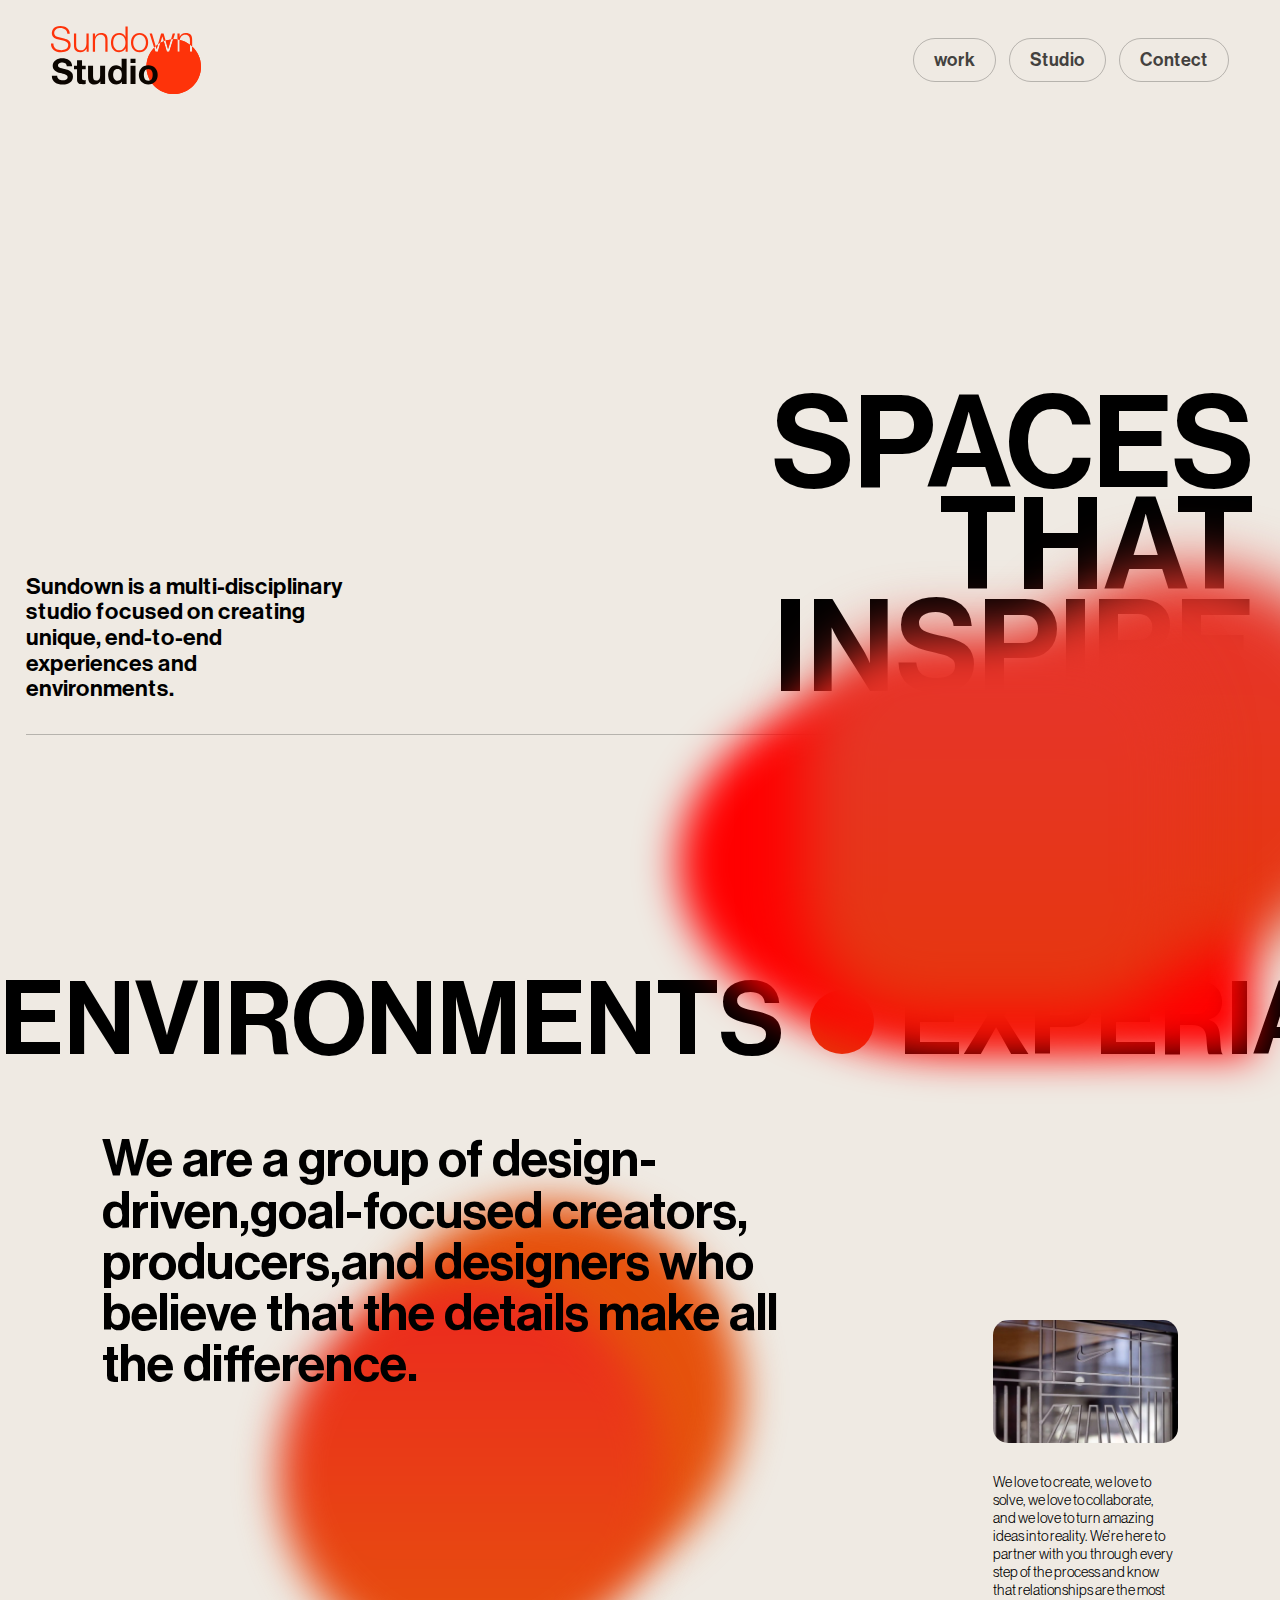
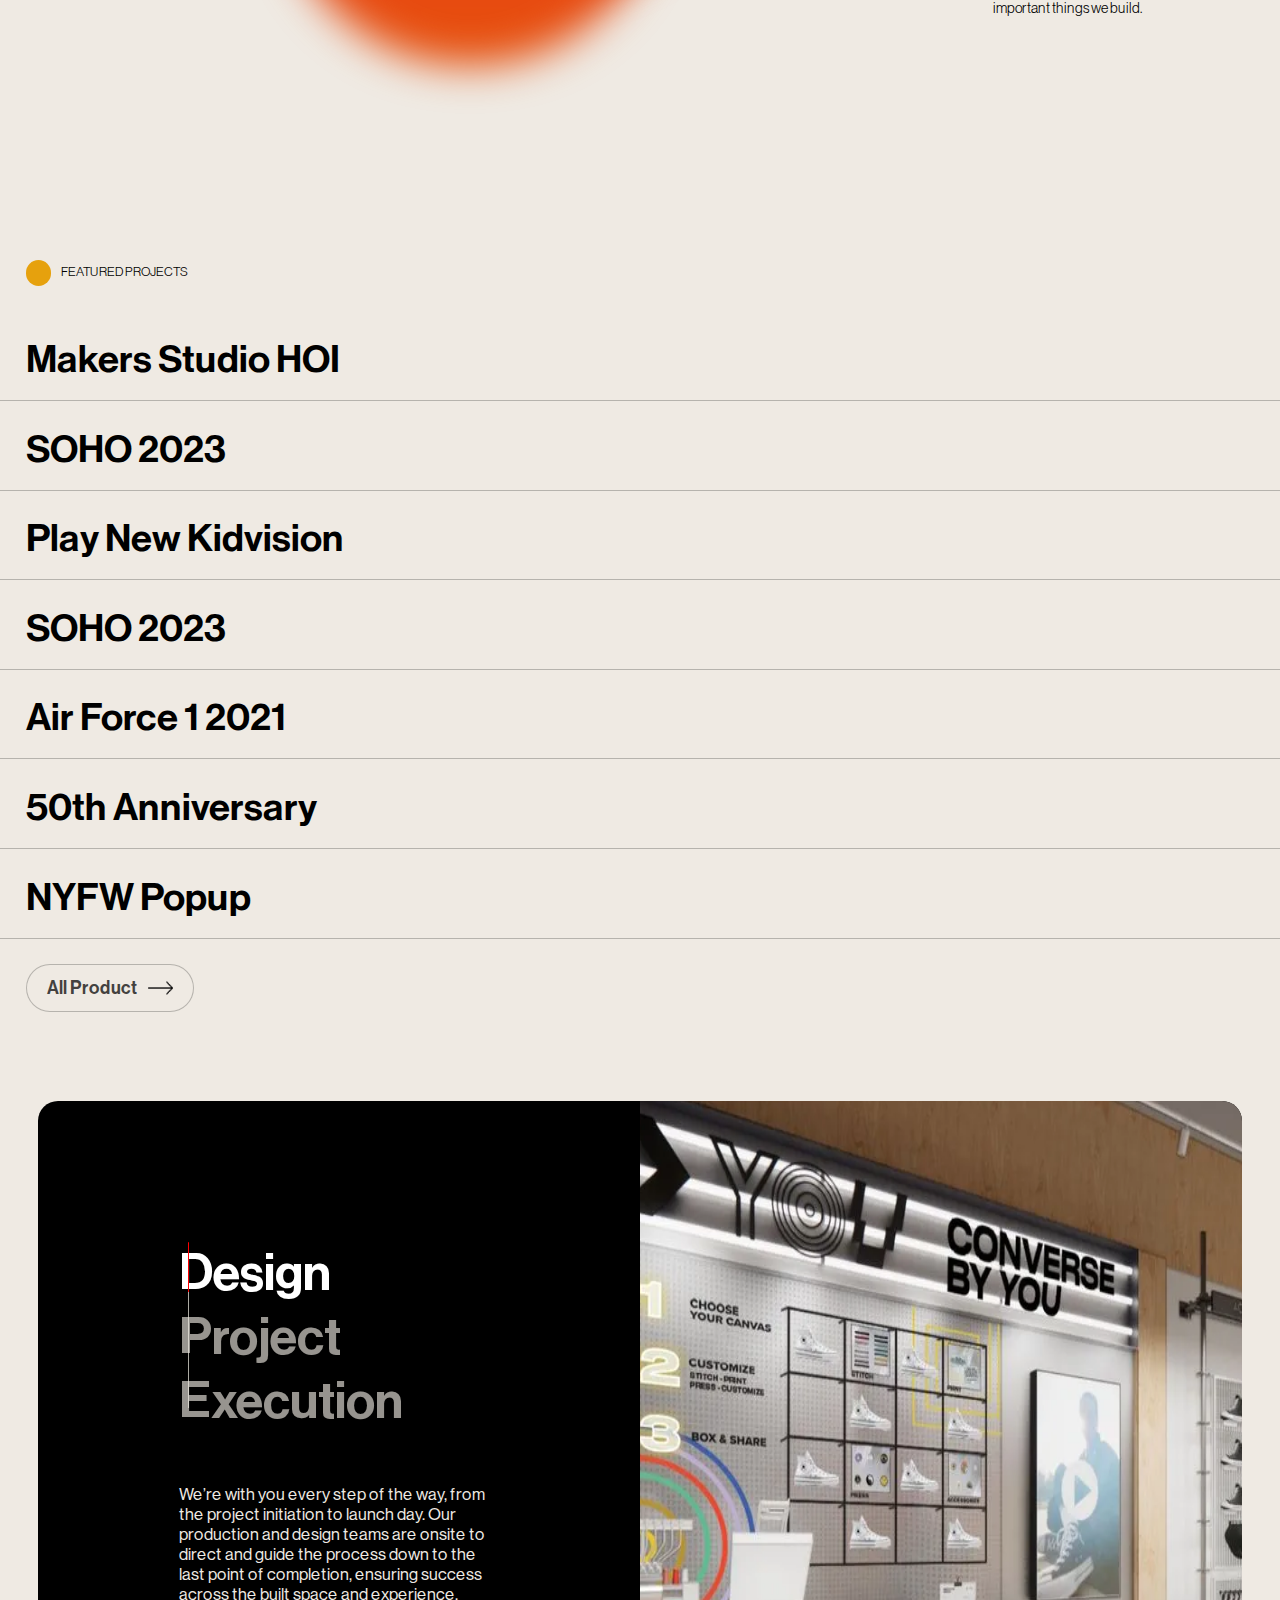
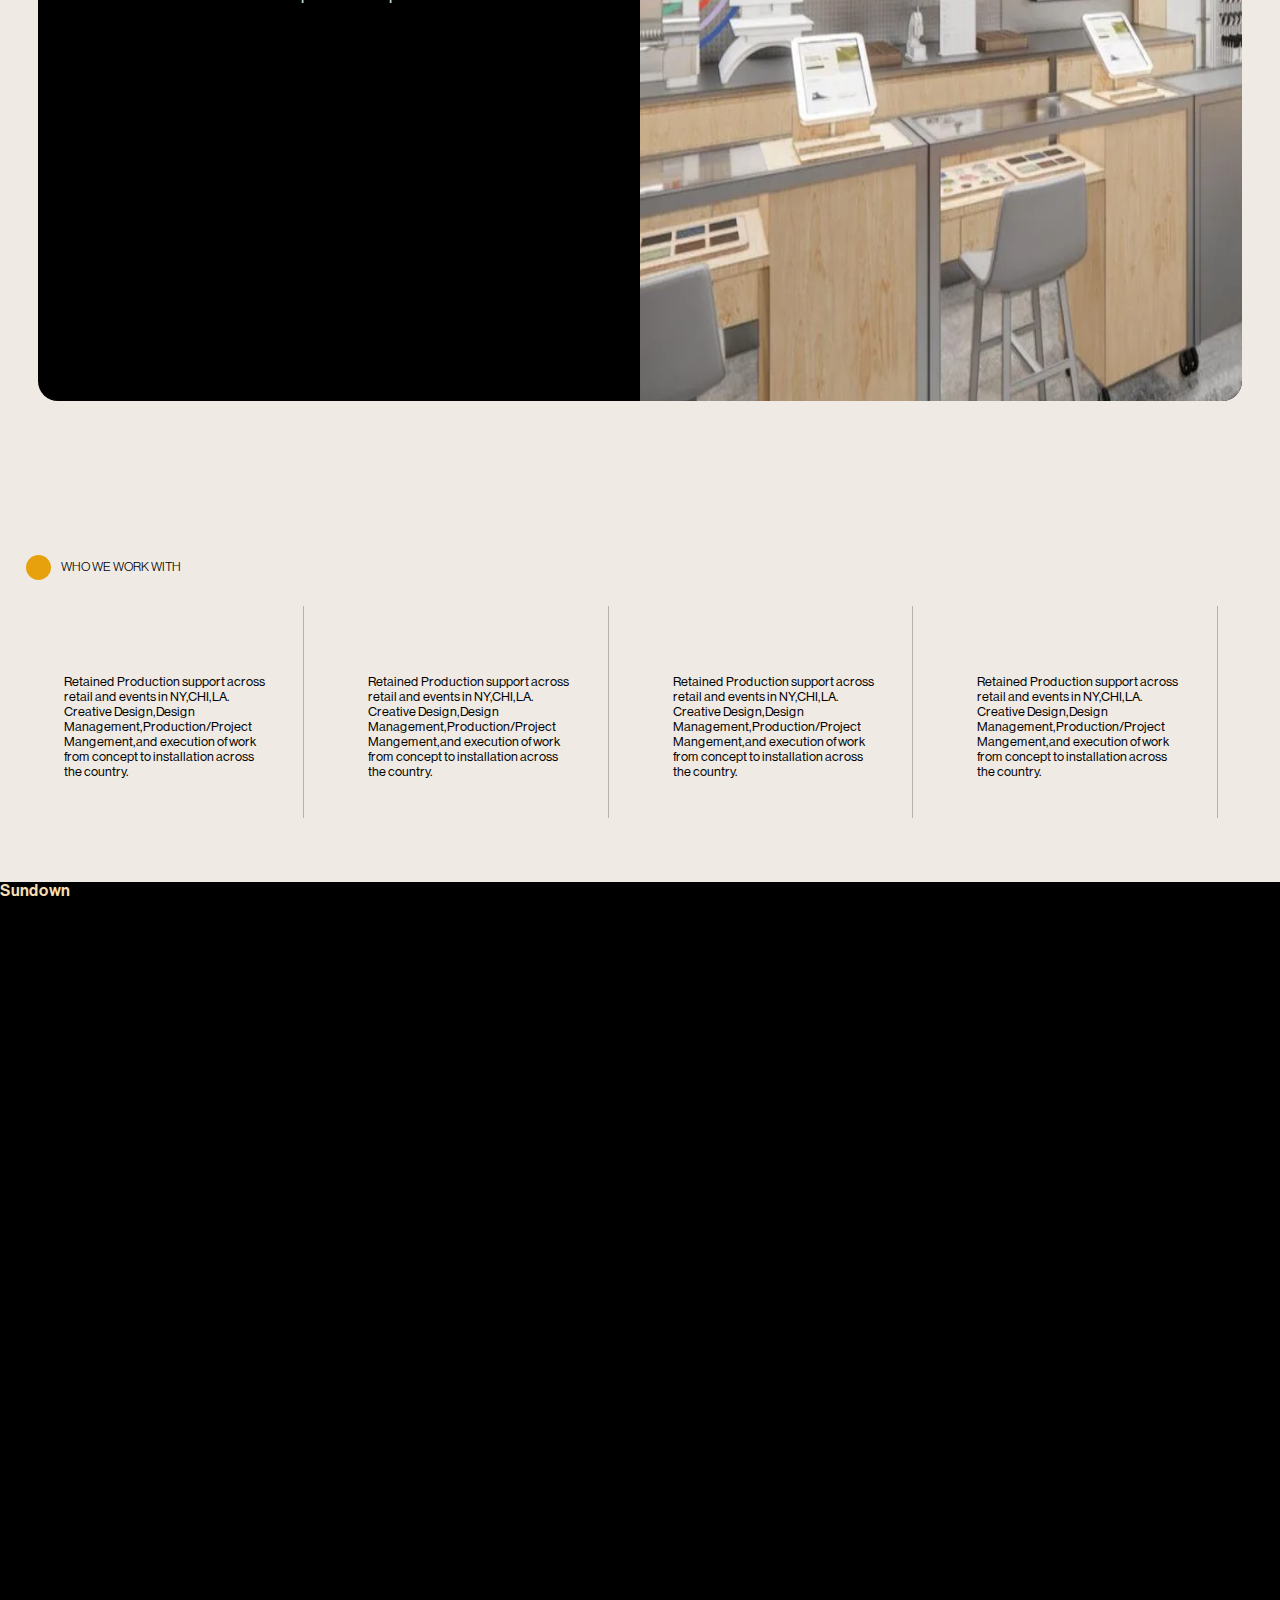
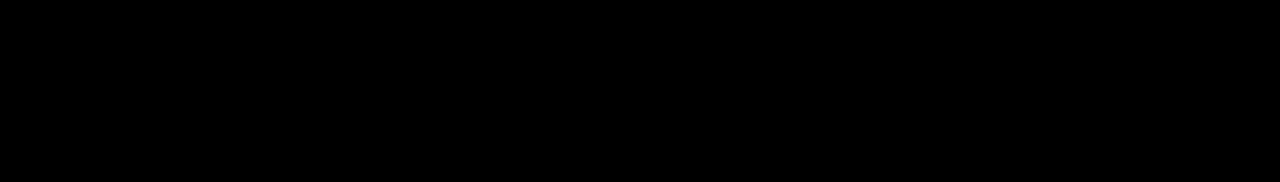
==== index.html @ 3bae58e1 "first commit" ====
<!DOCTYPE html>
<html lang="en">
<head>
    <meta charset="UTF-8">
    <meta name="viewport" content="width=device-width, initial-scale=1.0">
    <link rel="stylesheet" href="style.css">
    <link rel="stylesheet" href="https://cdn.jsdelivr.net/npm/locomotive-scroll@3.5.4/dist/locomotive-scroll.css">
    <link rel="shortcut icon" href="/asstes/icon/favicon.ico" type="image/x-icon">
    <title>Sundown Studio</title>
</head>
<body>
    <div class="fixed-image"></div>
    <div class="fixed-video"></div>

    <div id="main">
        <div id="page1">
            <nav id="nav">
                <img src="asstes/64d3dd9edfb41666c35b15c2_Sundown logo.svg" alt="nn">
                <div id="nav-part-2">
                    <h4 class="btu close" id="close">&times;</h4>
                    <h4 class="btu">work</h4>
                    <h4 class="btu">Studio</h4>
                    <h4 class="btu">Contect</h4>
                </div>
                <h4 class="btu menu" id="menu">Menu</h4>
            </nav>
            <div id="Hero">
              <div class="contant1">
                Sundown is a multi-disciplinary studio focused on creating unique, end-to-end experiences and environments.
              </div>
              <div class="contant2">
                SPACES <br>
                THAT <br>
                INSPIRE
              </div>
            </div>
            <div id="animation">
                <div class="anime1"></div>
                <div class="anime2"></div>
                <div class="anime3"></div>

            </div>
            <video src="/asstes/video/video.mp4" autoplay loop muted></video>

        </div>
        <div id="page2">
            <div id="moving-text">
                <div class="container">
                    <h1>ENVIRONMENTS</h1>
                    <div class="gola"></div>
                    <h1>EXPERIANCES</h1>
                    <div class="gola"></div>
                    <h1>CONTENT</h1>
                    <div class="gola"></div>
                </div>
                <div class="container">
                    <h1>ENVIRONMENTS</h1>
                    <div class="gola"></div>
                    <h1>EXPERIANCES</h1>
                    <div class="gola"></div>
                    <h1>CONTENT</h1>
                    <div class="gola"></div>
               </div>
                <div class="container">
                    <h1>ENVIRONMENTS</h1>
                    <div class="gola"></div>
                    <h1>EXPERIANCES</h1>
                    <div class="gola"></div>
                    <h1>CONTENT</h1>
                    <div class="gola"></div>
                </div>
            </div>
            <div id="about">
                <div class="container-1">
                    <h1>We are a group of design-driven,goal-focused creators, producers,and designers who believe  that the details make all  the difference.
                    </h1>
                    <div class="container-2">
                        <img src="/asstes/img/img1.webp" alt="">
                        <p>We love to create, we love to solve, we love to collaborate, and we love to turn amazing ideas into reality. We’re here to partner with you through every step of the process and know that relationships are the most important things we build.
                        </p>
                    </div>
                    <div id="moving-gola">
                        <div class="gola-1"></div>
                        <div class="gola-2"></div>

                    </div>

                </div>
              
            </div>
        </div>
        <div id="page3">
            <div id="elem-container">
                <div class="heading"><span class="chota-gola"></span>  FEATURED PROJECTS</div>

				<div id="elem1" class="elem" data-image="/asstes/img/64d3dd9edfb41666c35b1733_Nike_HOI_50th_SU22_FL1_5388.webp" data-type="image">
					<div class="overlay">
						<p>NIKE<span>Experiential</span></p>
					</div>
					<h2>Makers Studio HOI</h2>
				</div>
				<div class="elem" data-image="/asstes/video/video3.mp4" data-type="video">
					<div class="overlay">
						<p>ARC'TERYX<span>Environment</span></p>
					</div>
					<h2>SOHO 2023</h2>
				</div>
				<div class="elem" data-image="https://assets-global.website-files.com/64d3dd9edfb41666c35b15d4/64d3dd9edfb41666c35b1698_Nike_Soho_Play-New-Kids_10-27-21_1950.webp" data-type="image">
					<div class="overlay">
						<p>NIKE<span>Environment</span></p>
					</div>
					<h2>Play New Kidvision</h2>
				</div>

				<div class="elem"  data-image="/asstes/video/video2.0.mp4" data-type="video">
					<div class="overlay">
						<p>CONVERSE<span>Environment</span></p>
					</div>
					<h2>SOHO 2023</h2>
				</div>
				<div class="elem" data-image="https://assets-global.website-files.com/64d3dd9edfb41666c35b15d4/64d3dd9edfb41666c35b1733_Nike_HOI_50th_SU22_FL1_5388.webp">
					<div class="overlay">
						<p>NIKE<span>Environment</span></p>
					</div>
					<h2>Air Force 1 2021</h2>
				</div>
				<div class="elem"  data-image="/asstes/video/expvideo1.mp4" data-type="video" >
					<div class="overlay">
						<p>NIKE<span>Environment</span></p>
					</div>
					<h2>50th Anniversary</h2>
				</div>
				<div class="elem" data-image="https://assets-global.website-files.com/64d3dd9edfb41666c35b15d4/64d3dd9edfb41666c35b170d_AM704059.webp" data-type="image">
					<div class="overlay">
						<p>AFTERPAY<span>Environment</span></p>
					</div>
					<h2>NYFW Popup</h2>
				</div>
                <button class="btu elem-btu">All Product <img src="/asstes/img/right-arrow.png" alt=""></button>
			</div>
       </div>
       <div id="page4">
        <div class="page3-bottom">
        <div class="left">
            <div class="left-content">
                <h1 class="left-titles active" onclick="opentab('design')" >Design</h1>
                <h1 class="left-titles" onclick="opentab('project')">Project</h1>
                <h1 class="left-titles" onclick="opentab('execution')">Execution</h1>
            </div>

            <div class="tab">
                <p class="tab-contents" id="design">Our team works with our clients to refine an idea and concept into an executable design. We create a final design that encompasses the brand narrative to bring stories to life and provide end-to-end design solutions from concept, design, and architectural drawings to 3D renderings.</p>

                <p class="tab-contents" id="project">Once we have a design, our production team takes the lead in bringing it to life. We manage all stages of the project, from build specifications and technical drawings to site surveys, vendor management, and 2D &amp; 3D production. We have an extensive network of partners to meet each unique design and project need.</p>

                <p class="tab-contents active-tab" id="execution">We’re with you every step of the way, from the project initiation to launch day. Our production and design teams are onsite to direct and guide the process down to the last point of completion, ensuring success across the built space and experience.</p>
            </div>
            

        </div>
        <div class="right img-tab">
            <img src="\asstes\img\image4.webp" class="img-content active-img " id="design">
            <img src="\asstes\img\image5.webp" class="img-content " id="project">
            <img src="\asstes\img\image6.webp" class="img-content " id="execution"> 

        </div>
       </div>
       </div>
       <div id="swiper-comment">
        <div class="heading"><span class="chota-gola"></span>  WHO WE WORK WITH</div>

        <div class="container">
            <div class="Item">
                <img src="https://assets-global.website-files.com/64d3dd9edfb41666c35b15d4/64d3dd9edfb41666c35b15ff_Nike.svg" alt="">
                <h4>Retained Production support across <br> retail and events in NY,CHI,LA. <br> Creative Design,Design <br> Management,Production/Project <br> Mangement,and execution of work <br>  from concept to installation across <br> the country. </h4>                
        </div>
        <div class="Item">
            <img src="https://assets-global.website-files.com/64d3dd9edfb41666c35b15d4/64d3dd9edfb41666c35b1600_Converse.svg" alt="">
            <h4>Retained Production support across <br> retail and events in NY,CHI,LA. <br> Creative Design,Design <br> Management,Production/Project <br> Mangement,and execution of work <br>  from concept to installation across <br> the country. </h4>                
    </div>
    <div class="Item">
        <img src="https://assets-global.website-files.com/64d3dd9edfb41666c35b15d4/64d3dd9edfb41666c35b15fe_Hunter.svg" alt="">
        <h4>Retained Production support across <br> retail and events in NY,CHI,LA. <br> Creative Design,Design <br> Management,Production/Project <br> Mangement,and execution of work <br>  from concept to installation across <br> the country. </h4>                
</div>

<div class="Item">
    <img src="https://assets-global.website-files.com/64d3dd9edfb41666c35b15d4/64d3dd9edfb41666c35b1602_AfterPay.svg" alt="">
    <h4>Retained Production support across <br> retail and events in NY,CHI,LA. <br> Creative Design,Design <br> Management,Production/Project <br> Mangement,and execution of work <br>  from concept to installation across <br> the country. </h4>                
</div>

        </div>
       </div>
       <div class="footer">
        <footer>
            Sundown
        </footer>
       </div>
    </div>

</body>
<script src="https://cdn.jsdelivr.net/npm/locomotive-scroll@3.5.4/dist/locomotive-scroll.js"></script>
<script src="main.js"></script>
</html>
---- style.css ----
@font-face {
    font-family: new;
    src: url('/asstes/fonts/NeueHaasDisplayMediu.ttf');
}
@font-face {
    font-family: new;
    font-weight: 200;
    src: url('/asstes/fonts/NeueHaasDisplayLight.ttf');
}
@font-face {
    font-family: new;
    font-weight: 300;
    src: url('/asstes/fonts/NeueHaasDisplayRoman.ttf');
}

*{
    margin: 0;
    padding: 0;
    box-sizing: border-box;
    font-family: "new";
}

html,body{
    height: 100%;
    width: 100%;
    background: #efeae3;


}

body{
    overflow-x: hidden;
}


#page1{
    padding: 0vw 2vw;
    min-height: 100vh;
    width: 100%;
    position: relative;
}

nav{
    width: 100%;
    display: flex;
    align-items: center;
    justify-content: space-between;
    padding: 2vw 2vw;
    transition:  ease all 0.5s;
}

nav .menu,.close{
    display: none;
}
#nav-part-2{
    transition:  ease all 0.5s;
    display: flex;
    gap: 1vw;

}



.btu{
    font-weight: 500;
    padding: 10px 20px;
    color: rgba(0, 0, 0, 0.733);
    font-size: 18px;
    position: relative;
    border-radius: 30px;
    overflow: hidden;
    border: 1px solid rgba(0, 0, 0, 0.235);
    z-index: 2;
}
.btu::after{
    content: "";
    border-radius: 50%;
    position: absolute;
    width: 100%;
    z-index: -1;
    height: 100%;
    background-color: #000;
    bottom: -100%;
    left: 0;
    transition: all ease 0.4s;
}

.btu:hover{
    color:white;
}
.btu:hover::after{
    bottom: 0%;
    border-radius: 0;
}

 #Hero{
    width: 100%;
    height:62vh;
    display: flex;
    /* background: red; */
    align-items: flex-end;
    justify-content: space-between;
    border-bottom: 1px solid rgba(0, 0, 0, 0.235);
    padding-bottom: 2.5vw;
    margin-top: 4.5vw;

}

.contant1{
    width: 25vw;
    font-size: 1.8vw;
    line-height: 2vw;
}

.contant2{
    font-size: 10vw;
    line-height: 8vw;
    text-align: right;
}

#animation{
    position: relative;
}
#animation .anime1{
    position: absolute;
    height: 30vw;
    width: 45vw;
    top: -5vw;
    right: 0;
    border-top-left-radius: 50%;
    border-bottom-left-radius: 50%;
    filter: blur(20px);
    /* background: #E6352D; */
    background-color: red;
}


#animation .anime2{
    position: absolute;
    height: 30vw;
    width: 30vw;
    top: -13vw;
    border-radius:50%;
    right:-10vw;
    filter: blur(30px);
    /* background-color: blue; */
    background: linear-gradient(#e6352d,#e6360d);
    animation: anime1 alternate infinite 5s;
}
#animation .anime3{
    position: absolute;
    height: 30vw;
    width: 30vw;
    top: -8vw;
    border-radius:30%;
    right:5vw;
    filter: blur(30px);
    background: linear-gradient(#e6352d,#e6360d);
    animation: anime2 linear infinite 10s;
}

@keyframes anime2 {
    0%{
        transform: rotate(0deg);
    }
    100%{
        transform: rotate(360deg);
    }
}


@keyframes anime1 {
    0%{
        transform: translate(10%,-10%);
    }
    100%{
        transform: translate(-10%,10%);

    }
}

#page1 video{
    margin-top: 3.5vw;
    position: relative;
    width: 100%;
    z-index: 10;
    border-radius: 30px;
}



#page2{
    min-height: 100vh;
    width: 100%;
    /* padding: 0vw 2vw; */
    /* background:red; */
}

#page2 #moving-text{
    padding: 2vw 0;
    display: flex;
    overflow: hidden;
    width: 100%;
}
#page2 #moving-text .container{
    animation: moving-text linear infinite 10s;
    display: flex;
    align-items: center;
}
#page2 #moving-text .container .gola{
    background: #e6360d;
 height: 5vw;
 width: 5vw;
 margin: 0rem 2vw;
 border-radius: 50%;


}
#page2 #moving-text .container h1{
    font-size: 8vw;
}

@keyframes moving-text {
    0%{
        transform: translateX(-0%);
    }
    100%{
        transform: translateX(-100%);
    }
}


#about{
    height: 80vh;
    width: 100%;
}

.container-1{
    padding: 2vw 2vw;
    width: 100%;
    height: 100%;
    display: flex;
    position: relative;
    justify-content: space-around;
    align-items: center;
}
.container-1 h1{
    position: relative;
    font-size: 4vw;
    line-height: 4vw;
    z-index: 1;
    width: 60%;
    height: 100%;
}

.container-1 .container-2{
    width: 15%;
    
}

.container-1 .container-2 img{
    width: 100%;
    border-radius: 15px;
}

.container-1 .container-2 p{
    margin-top: 2vw;
    font-weight: 200;
    font-size: 0.9rem;
}

#moving-gola{
    position: absolute; 
   top: 13%; 
   left: 28%;  
}
#moving-gola .gola-1{
    position: absolute; 
    height: 30vw;
    width: 30vw;
    border-radius: 50%;
    filter: blur(20px);
    background: #e6520d;

}

#moving-gola .gola-2{
    position: absolute; 
    height: 30vw;
    width: 30vw;
    top: 80px; 
   left: -80px;
    border-radius: 50%;
    filter: blur(20px);
    background:linear-gradient( #ec291f,#e6520d);
    animation: moving-gola alternate infinite 3s;
}

@keyframes moving-gola {
    0%{
        transform: translate(-5%,5%) skewY(0) ;
        
    }
    100%{
        transform: translate(5%,-5%) skewY(10deg);

    }
}

#page3{
    width: 100%;
    min-height: 80vh;
    
}

#elem-container{
    transition: ease all 0.5s;
}

.heading{
    font-size: 1vw;
    font-weight: 200;
    margin: 2vw 2vw;
    display: flex;
    gap: 10px;
    align-items: center;
}

.heading span{
    background: #e6a10d;
    height: 2vw;
    width: 2vw;
    border-radius: 50%;
}
.elem{
    
    position: relative;
    padding: 2vw 0;
    overflow: hidden;
    height: 7vw;
    border-bottom: 1px solid rgba(0, 0, 0, 0.235);
}

.elem .overlay{
    width: 100%;
    height: 100%;
    z-index: -1;
    top: -200px;
    transition: ease all 0.3s;
    left: 0;    
    display: flex;
    justify-content: flex-end;
    position:absolute;
    background: #FF9831;
    
}

.overlay p{
    display: flex;
    align-items: flex-end;
    justify-content: center;
    padding-right: 1vw;
    flex-direction: column;
    font-size: 1.1vw;
}

.overlay p span{
    font-weight: 300;
}

.elem h2{
    font-size: 3vw;
    padding: 0 2vw;
}

.elem:hover .overlay{
    top: 0;
}


.fixed-image{
    position: fixed;
    width: 24vw;
    height: 30vw;
    top: 25%;
    left: 50%;
    z-index: 5;
    border-radius: 10px;
    transition: ease all 3s;
    display: none;
}

.fixed-image img{
    position: relative;
    width: 100%;
    z-index: 10;
    border-radius: 10px;
    height: 100%;
    object-fit: cover;
}

.fixed-video{
    position: fixed;
    width: 24vw;
    height: 30vw;
    top: 25%;
    left: 50%;
    z-index: 7;
    border-radius: 10px;
    background-position: center;
    background-size: cover;
    transition: ease all 3s;
    display: none;
}

.fixed-video video{
    height: 100%;
    width: 100%;
    object-fit: cover;
    border-radius: 10px;
}


.elem-btu{
    background: #efeae3;
    margin: 2vw 2vw;
    display: flex;
    align-items: center; gap:10px;
}

.elem-btu img{
    width: 2vw;
    height: 2vw;
}

.btu span:hover{
    color: white;
}


#page4{
    position: relative;
    padding: 5vw 3vw;
    min-height: 100vh;
}

.page3-bottom{
  display: flex;
  background: #000;
    width: 100%;
    color: white;
    height: 100vh;
    border-radius: 20px;

}

.page3-bottom .left{
    flex-basis: 50%;
    /* background: red; */
}
.left-content{
    position: relative;
    padding: 11vw;
    padding-bottom: 4vw;
}
.left-content h1{
  font-size: 4vw;
  line-height: 5vw;
  color: #efeae3a1;
}


.tab-contents{
    display: none;
}

.active-tab{
    display: block;
    padding:11vw;
    padding-top: 0vw;
    font-weight: 300;
    color: #efeae3;
    font-size: 1.3vw;
}



 .left-content .left-titles::after{
    content: "";
    top:45%;
    border-radius: 20px;
    height: 35%;
    width: 1px;
    background: #efeae359;
    position: absolute;
    left: 150px;
}


 .active::before{
    content: "";
    border-radius: 20px;
    height: 50px;
    z-index: 2;
    /* top:45%; */
    width: 1px;
    background:red;
    position: absolute;
    left: 150px;
}


.right{
    flex-basis: 50%;
    border-top-right-radius: 20px;
    border-bottom-right-radius: 20px;
}


.right .active-img{
    height: 100%;
    width: 100%;
    transform: scale(1.2);
    display: block;
}

.right img{
    display: none;
}



.page3-bottom .right{
    overflow: hidden;
    flex-basis: 50%;
}

.active{
    color: white !important;
    /* background: red; */
}


#swiper-comment{
    min-width: 30vh;
    width: 100%;
    position: relative;
    padding: 5vw 0;
}

#swiper-comment .container{
    display: flex;
    gap: 2vw;
    overflow-x: scroll;
    padding:0 2vw ;
}

#swiper-comment .container::-webkit-scrollbar{
    display: none;
}

#swiper-comment .container .Item{
    padding: 3vw 3vw;
    /* border-left: 1px solid rgba(0, 0, 0, 0.235); */
    border-right: 1px solid rgba(0, 0, 0, 0.235);


}

#swiper-comment .container .Item img{
    width: 70%;
    padding-bottom: 2vw;
}


#swiper-comment .container .Item h4{
    font-weight: 300;
    font-size: 1vw;
}



.footer{
    color: wheat;
    z-index: 1;
    background: #000;
    height: 100vh;
}


@media screen and (max-width:640px){
    nav{
        position: relative;
    }
    nav .menu,.close{
        display: block;
    }
    #nav-part-2{
        position: absolute;
        width: 40%;
        height: 100vh;
        background: #efeae3;
        top: 0;
        right: 100%;
        justify-content: center;
        align-items: center;
        flex-direction: column;
        z-index: 100;

    }
    .close{
        position: absolute;
        top: 10px;
        left: 10px;
    }

    .contant1{
        font-size: 4vw;
    width: 40vw;
    line-height: 4vw;

}
.contant2{
    display: flex;
    align-items: flex-start;
    font-size: 10vw;
    line-height: 13vw;
}





.container-1 .container-2{
    width: 40%;
    
}
.container-1 .container-2 p{
    font-size: 0.7rem;
}


.heading{
    font-size: 3vw;
}


.elem-btu{
    font-size: 3vw;
}



}
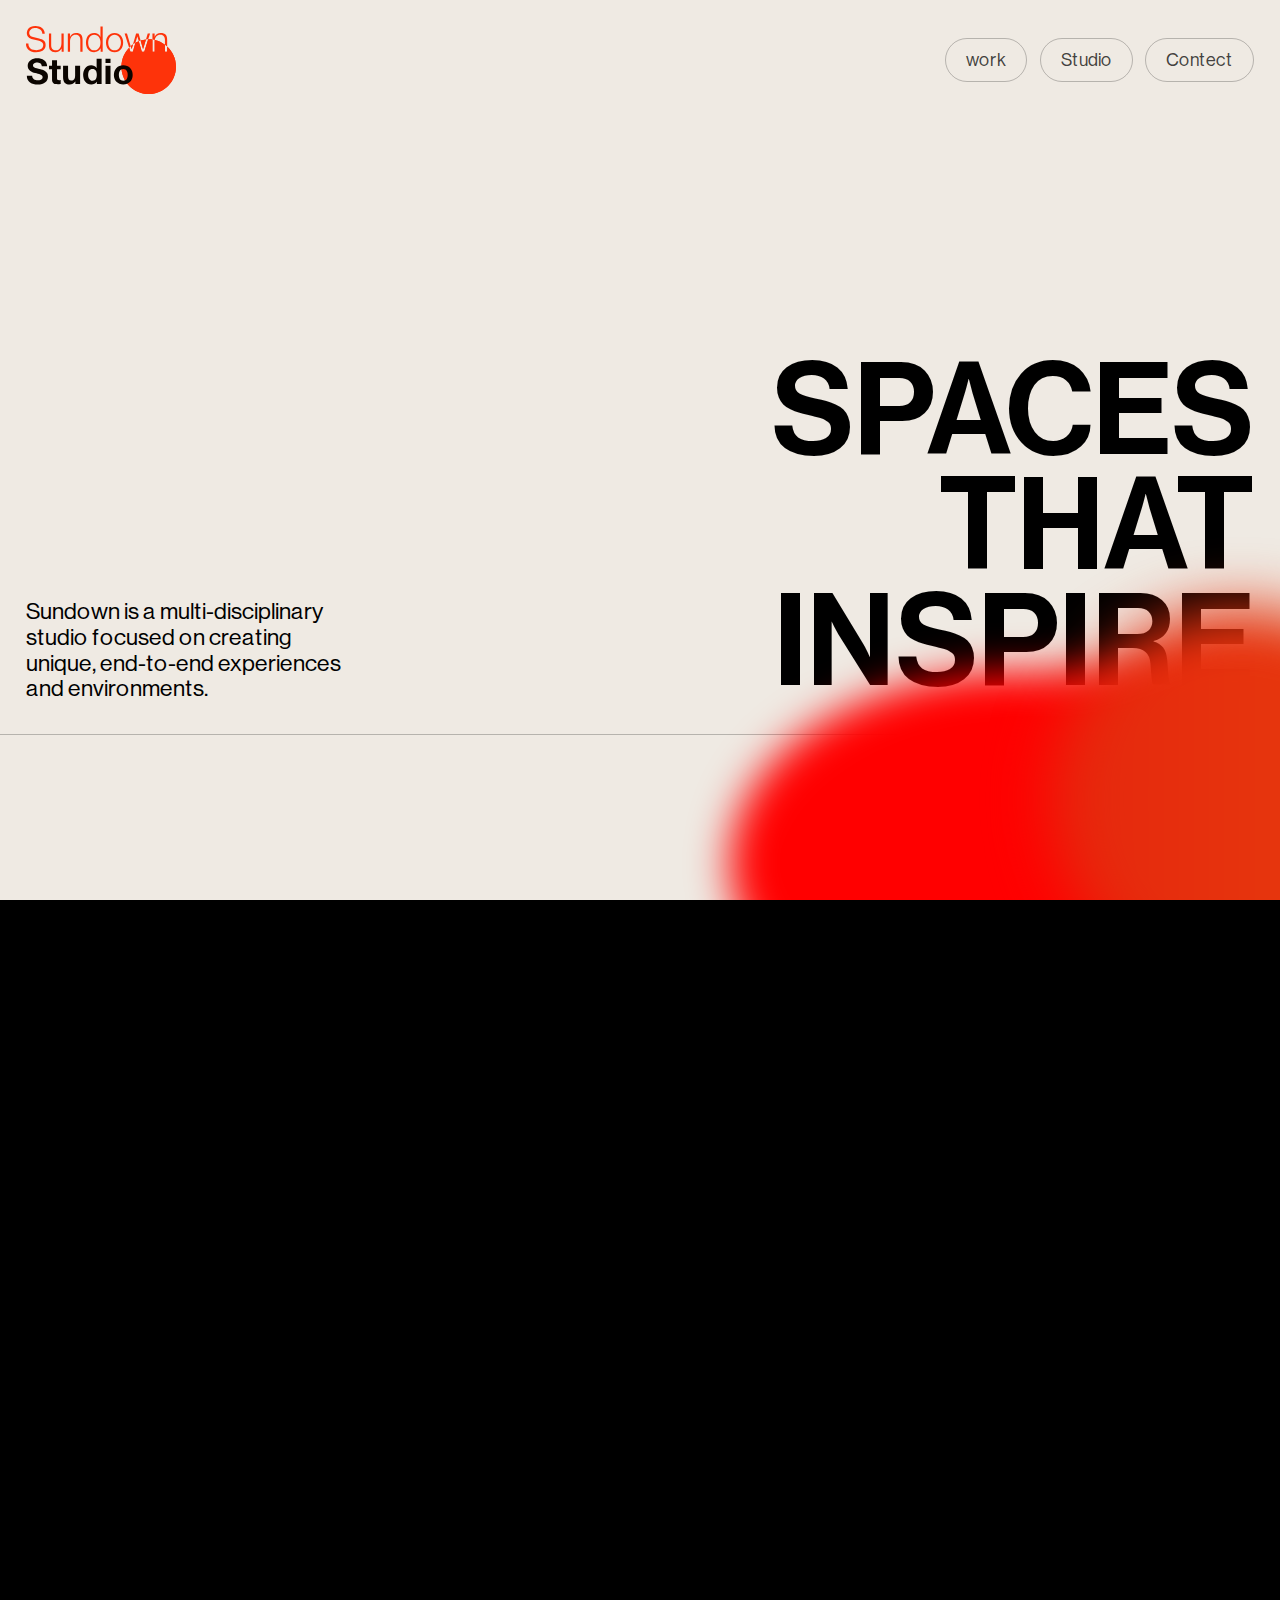
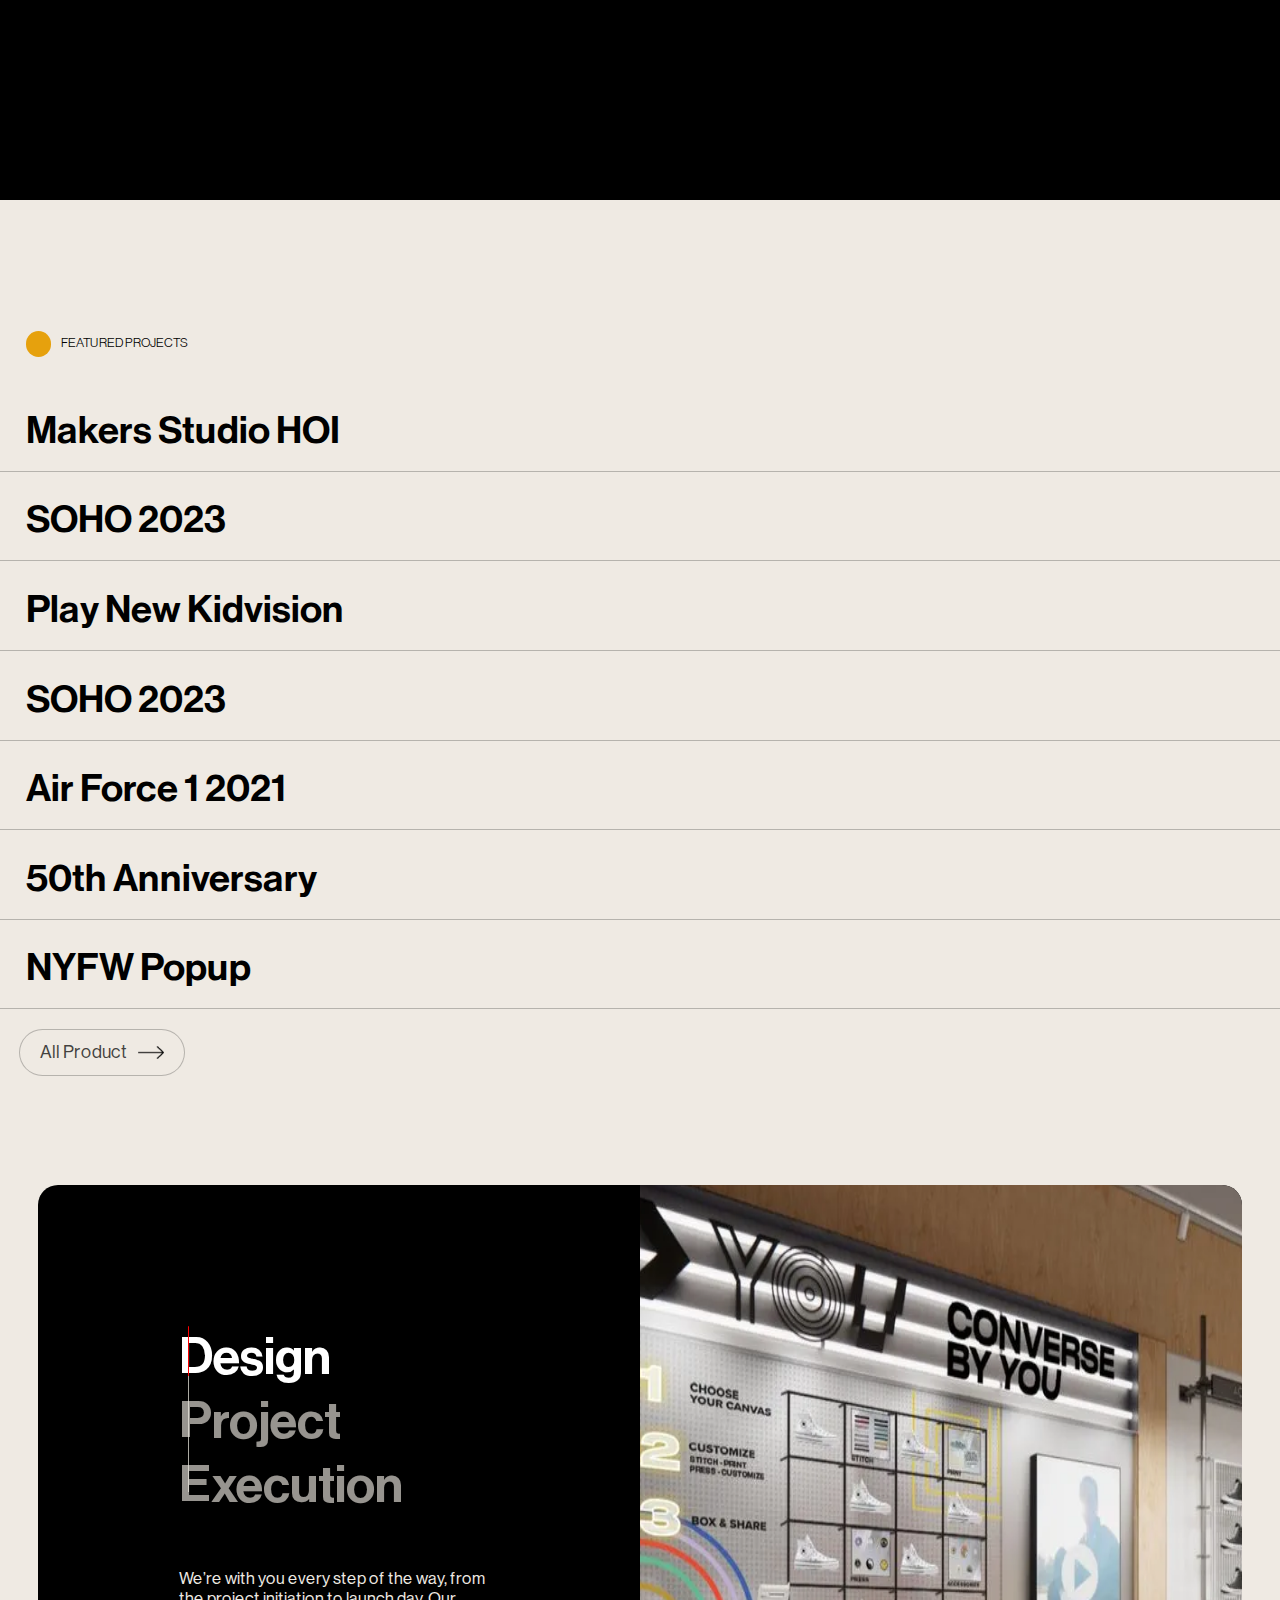
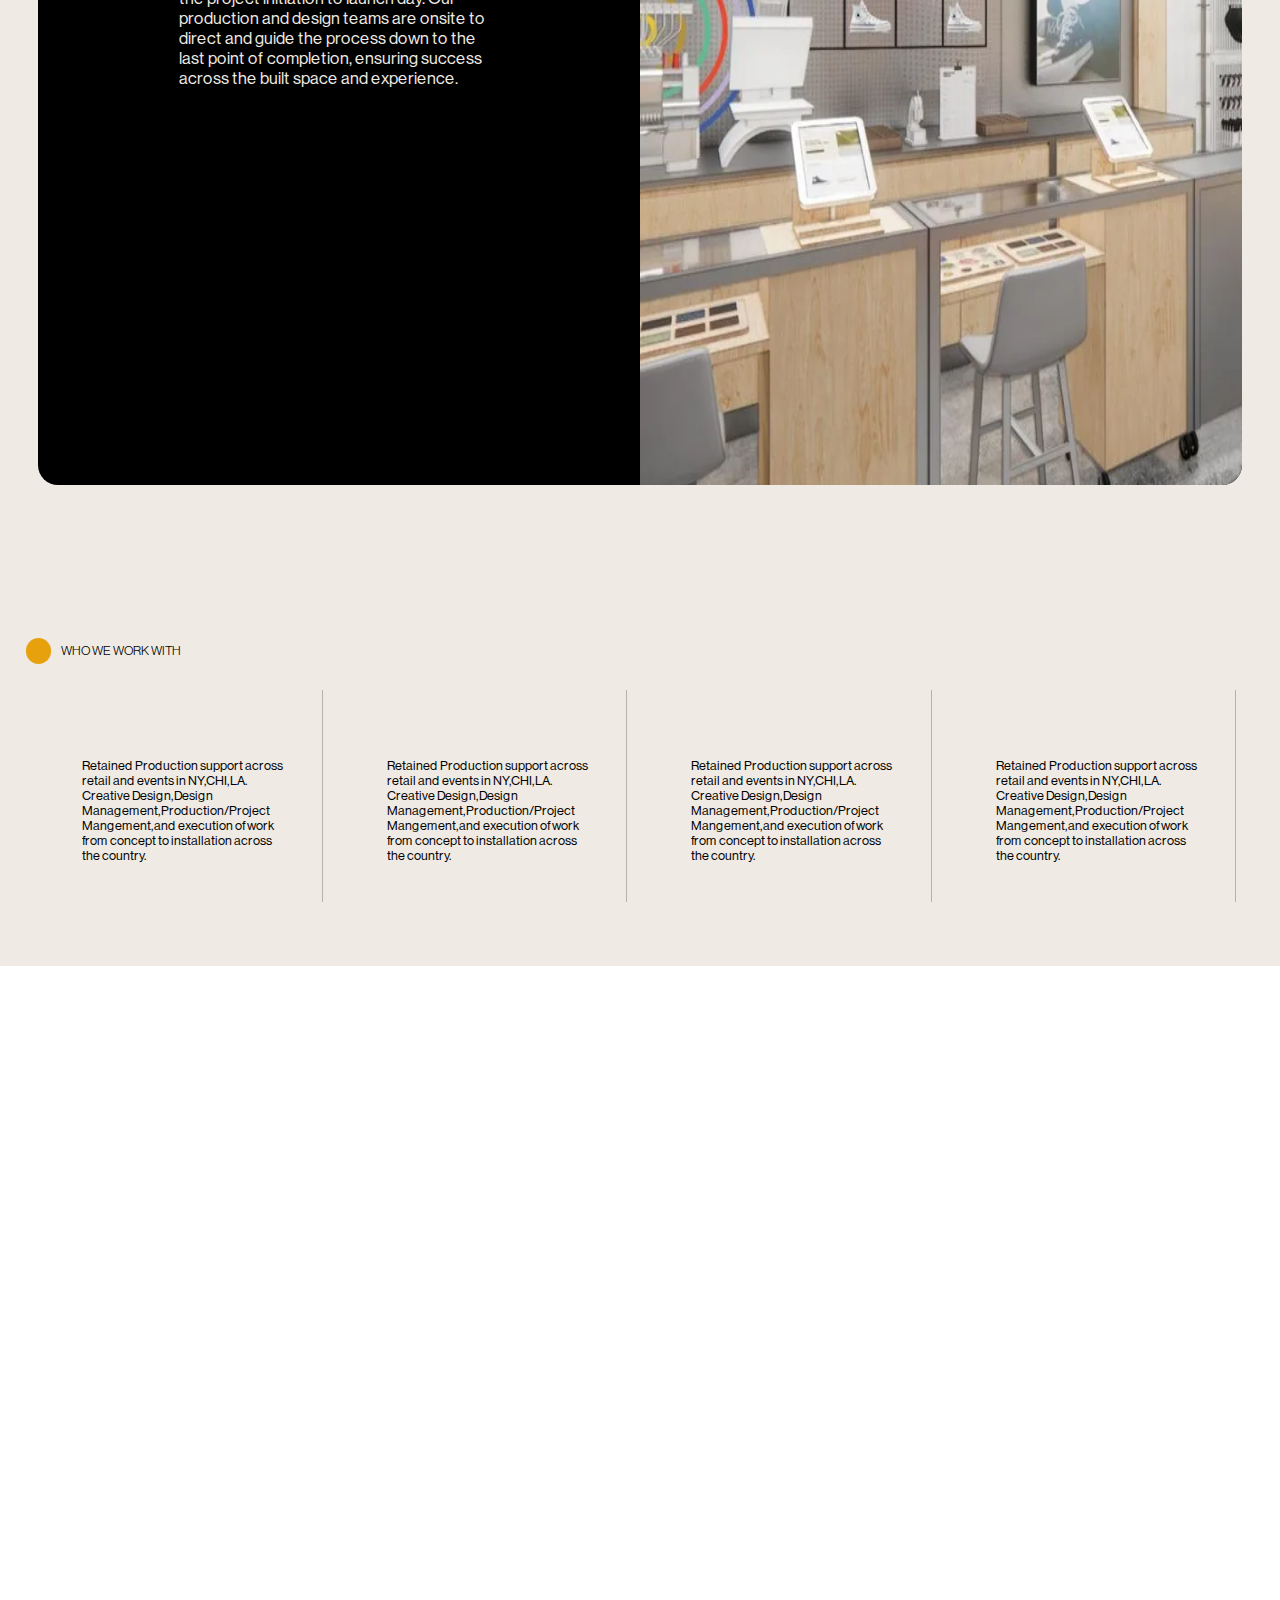
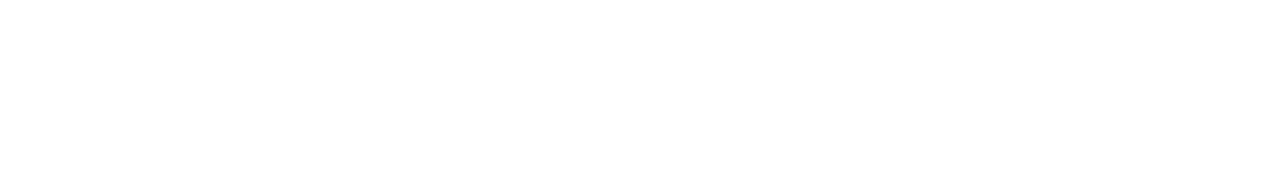
==== commit db1b1a40: "yes" ====
--- a/index.html
+++ b/index.html
@@ -11,18 +11,25 @@
 <body>
     <div class="fixed-image"></div>
     <div class="fixed-video"></div>
-
-    <div id="main">
-        <div id="page1">
-            <nav id="nav">
-                <img src="asstes/64d3dd9edfb41666c35b15c2_Sundown logo.svg" alt="nn">
+    <div id="loader-animation">
+        <h1>ENVIROMENTS</h1>
+        <h1>EXPERIENCES</h1>
+        <h1>CONTENT</h1>
+    </div>
+
+   <div id="app">
+       <div id="main">
+           <div id="page1">
+               <nav id="nav">
+                   <div id="Navoverlay"></div>
+                   <img src="asstes/64d3dd9edfb41666c35b15c2_Sundown logo.svg" alt="nn">
                 <div id="nav-part-2">
-                    <h4 class="btu close" id="close">&times;</h4>
+                    <!-- <h4 class="btu close" id="close">&times;</h4> -->
                     <h4 class="btu">work</h4>
                     <h4 class="btu">Studio</h4>
                     <h4 class="btu">Contect</h4>
                 </div>
-                <h4 class="btu menu" id="menu">Menu</h4>
+                <h4 class="btu menu" id="menu"> &#9778; Menu</h4>
             </nav>
             <div id="Hero">
               <div class="contant1">
@@ -37,7 +44,6 @@
             <div id="animation">
                 <div class="anime1"></div>
                 <div class="anime2"></div>
-                <div class="anime3"></div>
 
             </div>
             <video src="/asstes/video/video.mp4" autoplay loop muted></video>
@@ -99,7 +105,7 @@
 					</div>
 					<h2>Makers Studio HOI</h2>
 				</div>
-				<div class="elem" data-image="/asstes/video/video3.mp4" data-type="video">
+				<div class="elem" data-image="/asstes/video/video.mp4" data-type="video">
 					<div class="overlay">
 						<p>ARC'TERYX<span>Environment</span></p>
 					</div>
@@ -190,13 +196,49 @@
 
         </div>
        </div>
-       <div class="footer">
-        <footer>
-            Sundown
-        </footer>
-       </div>
-    </div>
-
+       <div class="traspraent">
+        
+       </div>
+    </div>
+    <footer>
+        <div class="animtion">
+            <div class="anime"></div>
+            <div class="anime"></div>
+            <div class="anime"></div>
+            <div class="anime"></div>
+        </div>
+        <div class="container">
+            <div class="footer-links">
+                <a href="#">Work</a>
+                <a href="#">Studio</a>
+                <a href="#">Contact</a>
+            </div>
+            <div class="footer-dec">
+                <form id="form">
+                    <label for="Info"><h4>Get industry insights and creative <br> inspiration straight to your inbox.</h4></label>
+                    <div class="email">
+                        <input type="email" placeholder="Email Address" id="Info">
+                        <span>&#8594;</span>
+                    </div>
+                </form>
+            </div>
+        </div>
+        <h1>SunDown</h1>
+        <div class="bottom-footer">
+            <h5>CopyRight@SunDown Studio</h5>
+            <h5>
+                <img src="https://assets-global.website-files.com/64d3dd9edfb41666c35b15b7/64d3dd9edfb41666c35b15cb_Globe.svg" alt="">
+                <a href="#">Brooklyn, NY</a>
+            </h5>
+            <h5>
+                <a href="#">instgram</a>
+            </h5>
+            <h5>
+                <a href="#">linkedin</a>
+            </h5>
+        </div>
+    </footer>
+    </div>
 </body>
 <script src="https://cdn.jsdelivr.net/npm/locomotive-scroll@3.5.4/dist/locomotive-scroll.js"></script>
 <script src="main.js"></script>
--- a/style.css
+++ b/style.css
@@ -1,6 +1,7 @@
 @font-face {
     font-family: new;
     src: url('/asstes/fonts/NeueHaasDisplayMediu.ttf');
+    font-weight: 600;
 }
 @font-face {
     font-family: new;
@@ -13,6 +14,11 @@
     src: url('/asstes/fonts/NeueHaasDisplayRoman.ttf');
 }
 
+/* @font-face {
+    font-family: new;
+    font-weight: 500;
+    src: url('/asstes/fonts/NeueHaasDisplayThin.ttf');
+} */
 *{
     margin: 0;
     padding: 0;
@@ -23,7 +29,7 @@
 html,body{
     height: 100%;
     width: 100%;
-    background: #efeae3;
+    /* background: #efeae3; */
 
 
 }
@@ -32,13 +38,77 @@
     overflow-x: hidden;
 }
 
+#main{
+    overflow-x: hidden;
+    position: relative;
+    z-index: 10;
+}
+
 
 #page1{
-    padding: 0vw 2vw;
+    /* padding: 0vw 2vw; */
     min-height: 100vh;
     width: 100%;
-    position: relative;
-}
+    background: #efeae3;
+    position: relative;
+}
+
+
+#loader-animation{
+    position: fixed;
+    z-index: 20;
+    display: flex;
+    justify-content: center;
+    align-items: center;
+    top:100%;
+    transition: 0.5s ease all;
+    height: 100vh;
+    width: 100%;
+    background: #000;
+}
+
+#loader-animation h1{
+    color: transparent;
+    font-size: 7vw;
+    position: absolute;
+    background:linear-gradient(to right,orange, red);
+    -webkit-background-clip: text;
+    opacity: 0;
+}
+
+
+#loader-animation h1:nth-child(1){
+    animation: Loaderanimation linear  1s;
+    animation-delay: 1s;
+}
+
+
+#loader-animation h1:nth-child(2){
+    animation: Loaderanimation linear 1s;
+    animation-delay: 2s;
+
+}
+#loader-animation h1:nth-child(3){
+    animation: Loaderanimation linear  1s;
+    animation-delay: 3s;
+}
+
+
+@keyframes Loaderanimation {
+    0%{
+        opacity: 0;
+     }
+      /* 20%{
+        opacity: 1;
+     }
+     80%{
+        opacity: 0;
+     } */
+     100%{
+        opacity: 1;
+     }
+}
+
 
 nav{
     width: 100%;
@@ -51,6 +121,7 @@
 
 nav .menu,.close{
     display: none;
+
 }
 #nav-part-2{
     transition:  ease all 0.5s;
@@ -94,6 +165,7 @@
 }
 
  #Hero{
+ padding: 0vw 2vw;
     width: 100%;
     height:62vh;
     display: flex;
@@ -114,12 +186,15 @@
 
 .contant2{
     font-size: 10vw;
-    line-height: 8vw;
+    line-height: 9vw;
+    font-weight: 600;
     text-align: right;
 }
 
 #animation{
     position: relative;
+    right: -2vw;
+    min-height: 10vh;
 }
 #animation .anime1{
     position: absolute;
@@ -135,38 +210,20 @@
 }
 
 
-#animation .anime2{
+ .anime2{
     position: absolute;
     height: 30vw;
     width: 30vw;
-    top: -13vw;
+    top: -10vw;
     border-radius:50%;
     right:-10vw;
     filter: blur(30px);
-    /* background-color: blue; */
-    background: linear-gradient(#e6352d,#e6360d);
+
+    background-color: blue;
+    background: linear-gradient(to left,hwb(14 5% 10%),#e6260d);
     animation: anime1 alternate infinite 5s;
 }
-#animation .anime3{
-    position: absolute;
-    height: 30vw;
-    width: 30vw;
-    top: -8vw;
-    border-radius:30%;
-    right:5vw;
-    filter: blur(30px);
-    background: linear-gradient(#e6352d,#e6360d);
-    animation: anime2 linear infinite 10s;
-}
-
-@keyframes anime2 {
-    0%{
-        transform: rotate(0deg);
-    }
-    100%{
-        transform: rotate(360deg);
-    }
-}
+
 
 
 @keyframes anime1 {
@@ -180,7 +237,6 @@
 }
 
 #page1 video{
-    margin-top: 3.5vw;
     position: relative;
     width: 100%;
     z-index: 10;
@@ -192,6 +248,7 @@
 #page2{
     min-height: 100vh;
     width: 100%;
+    background: #efeae3;
     /* padding: 0vw 2vw; */
     /* background:red; */
 }
@@ -209,9 +266,9 @@
 }
 #page2 #moving-text .container .gola{
     background: #e6360d;
- height: 5vw;
- width: 5vw;
- margin: 0rem 2vw;
+ height: 4vw;
+ width: 4vw;
+ /* margin: 0rem 2vw; */
  border-radius: 50%;
 
 
@@ -292,7 +349,7 @@
    left: -80px;
     border-radius: 50%;
     filter: blur(20px);
-    background:linear-gradient( #ec291f,#e6520d);
+    background:linear-gradient(to right, #ec291f,#e6520d);
     animation: moving-gola alternate infinite 3s;
 }
 
@@ -308,8 +365,11 @@
 }
 
 #page3{
+    padding: 2vw 0;
+    background: #efeae3;
     width: 100%;
     min-height: 80vh;
+    
     
 }
 
@@ -320,7 +380,7 @@
 .heading{
     font-size: 1vw;
     font-weight: 200;
-    margin: 2vw 2vw;
+    padding: 2vw 2vw;
     display: flex;
     gap: 10px;
     align-items: center;
@@ -384,7 +444,7 @@
     height: 30vw;
     top: 25%;
     left: 50%;
-    z-index: 5;
+    z-index: 20;
     border-radius: 10px;
     transition: ease all 3s;
     display: none;
@@ -405,7 +465,7 @@
     height: 30vw;
     top: 25%;
     left: 50%;
-    z-index: 7;
+    z-index: 20;
     border-radius: 10px;
     background-position: center;
     background-size: cover;
@@ -423,8 +483,8 @@
 
 .elem-btu{
     background: #efeae3;
-    margin: 2vw 2vw;
-    display: flex;
+    display: flex;
+    margin: 1.5vw;
     align-items: center; gap:10px;
 }
 
@@ -442,6 +502,8 @@
     position: relative;
     padding: 5vw 3vw;
     min-height: 100vh;
+    background: #efeae3;
+
 }
 
 .page3-bottom{
@@ -546,11 +608,14 @@
     width: 100%;
     position: relative;
     padding: 5vw 0;
+    background: #efeae3;
+
 }
 
 #swiper-comment .container{
     display: flex;
     gap: 2vw;
+    justify-content: center;
     overflow-x: scroll;
     padding:0 2vw ;
 }
@@ -579,33 +644,206 @@
 }
 
 
-
-.footer{
-    color: wheat;
+.traspraent{
+    background-color: transparent;
+    height: 90vh;
+    /* padding: 2vw 0 ; */
+}
+
+footer{
+    color: #fff;
     z-index: 1;
+    bottom: 0;
+    width: 100%;
+    position: fixed;
     background: #000;
+    height: 90vh;
+    display: flex;
+    flex-direction: column;
+    
+}
+
+footer .animtion{
+    width: 100%;
+    z-index: -1;
+    min-height: 2vw;
+    top:-10%;
+    left: 0;
+    border-radius: 50%;
+    display: flex;
+    filter: blur(40px);
+}
+
+footer .animtion .anime{
+    height: 25vw;
+    width: 32vw;
+    background:rgba(255, 0, 0, 0.486);
+    
+}
+
+footer .animtion .anime:nth-child(1){
+    animation: Bottom-top alternate infinite 5s;
+    animation-delay: 0.1s;
+
+    transform: translateY(-80%);
+    /* background:blue; */
+}
+footer .animtion .anime:nth-child(2){
+    /* background:red; */
+    animation: Bottom-top alternate infinite 5s;
+    animation-delay: 0.5s;
+
+}
+footer .animtion .anime:nth-child(3){
+    animation: Bottom-top alternate infinite 5s;
+    animation-delay: 1.5s;
+
+}
+footer .animtion .anime:nth-child(4){
+    animation: Bottom-top alternate infinite 5s;
+    animation-delay: 2.5s;
+}
+
+
+@keyframes Bottom-top {
+    0%{
+        transform: translateY(0%);
+    }
+    100%{
+        transform: translateY(-60%);
+    }
+}
+
+
+
+
+footer{
+    width: 100%;
+}
+footer .container{
+  display: flex;
+  width: 100%;
+  height: 100%;
+  padding: 2vw 2vw;
+  justify-self: unset;
+  justify-content: space-between;
+  /* height: 40%; */
+  /* background: red; */
+
+}
+
+.footer-links{
+    display: flex;
+    flex-direction: column;
+}
+.footer-links a{
+    text-decoration: none;
+    color: white;
+    font-size: 2vw;
+    
+}
+
+#form label h4{
+    font-size: 1vw;
+    font-weight: 200;
+}
+footer h1{
+    font-size: 23vw;
+    text-align: center;
+}
+#form img{
+   width: 5%;
+   
+}
+.email{
+    position: relative;
+    display: flex;
+    padding: 1vw 0;
+    align-items: center;
+    z-index: 50;
+    border-bottom: 1px solid rgba(255, 255, 255, 0.235);
+}
+.email input{
+    color: #efeae3;
+    border: none;
+    background: transparent;
+}
+.email span{
+    font-size: 1.3vw;
+    color: #555;
+}
+
+.bottom-footer{
+    padding: 1vw 2vw;
+    border-top: 1px solid rgba(255, 255, 255, 0.235);
+    display: flex;
+    align-items: center;
+    justify-content: space-between;
+}
+.bottom-footer h5{
+    font-size: 1.2vw;
+    font-weight: 300;
+}
+
+.bottom-footer h5 a{
+    color: #fff;
+    text-decoration: none;
+}
+
+#Navoverlay{
+    position: fixed;
+    top:-100%;
+    left:0;
+    width: 100%;
     height: 100vh;
-}
-
-
+    transition: ease all 0.5s;
+    z-index: 15;
+    background: #0000004d;
+}
 @media screen and (max-width:640px){
     nav{
         position: relative;
     }
-    nav .menu,.close{
+    nav .menu{
+        z-index: 20;
+        position: relative;
         display: block;
+    }
+    .btu::after{
+        background: transparent;
     }
     #nav-part-2{
         position: absolute;
-        width: 40%;
-        height: 100vh;
+        width: 100%;
+        min-height: 50vh;
         background: #efeae3;
-        top: 0;
-        right: 100%;
+        top: 0%;
+        padding-top: 25%;
+        right: 0;
         justify-content: center;
-        align-items: center;
+        align-items: flex-end;
         flex-direction: column;
-        z-index: 100;
+        z-index: 10;
+        
+        padding-bottom:4vw ;
+        border-bottom-right-radius: 20px;
+        border-bottom-left-radius: 20px;
+
+        border-bottom: 1px solid rgba(0, 0, 0, 0.235);
+
+    }
+
+    #nav-part-2 h4{
+        padding: 0;
+        font-size: 10vw;
+        font-weight: 600;
+        color: #222;
+        border: none;
+        background: none;
+    }
+
+    #nav-part-2 h4:hover{
+        color: #000;
 
     }
     .close{
